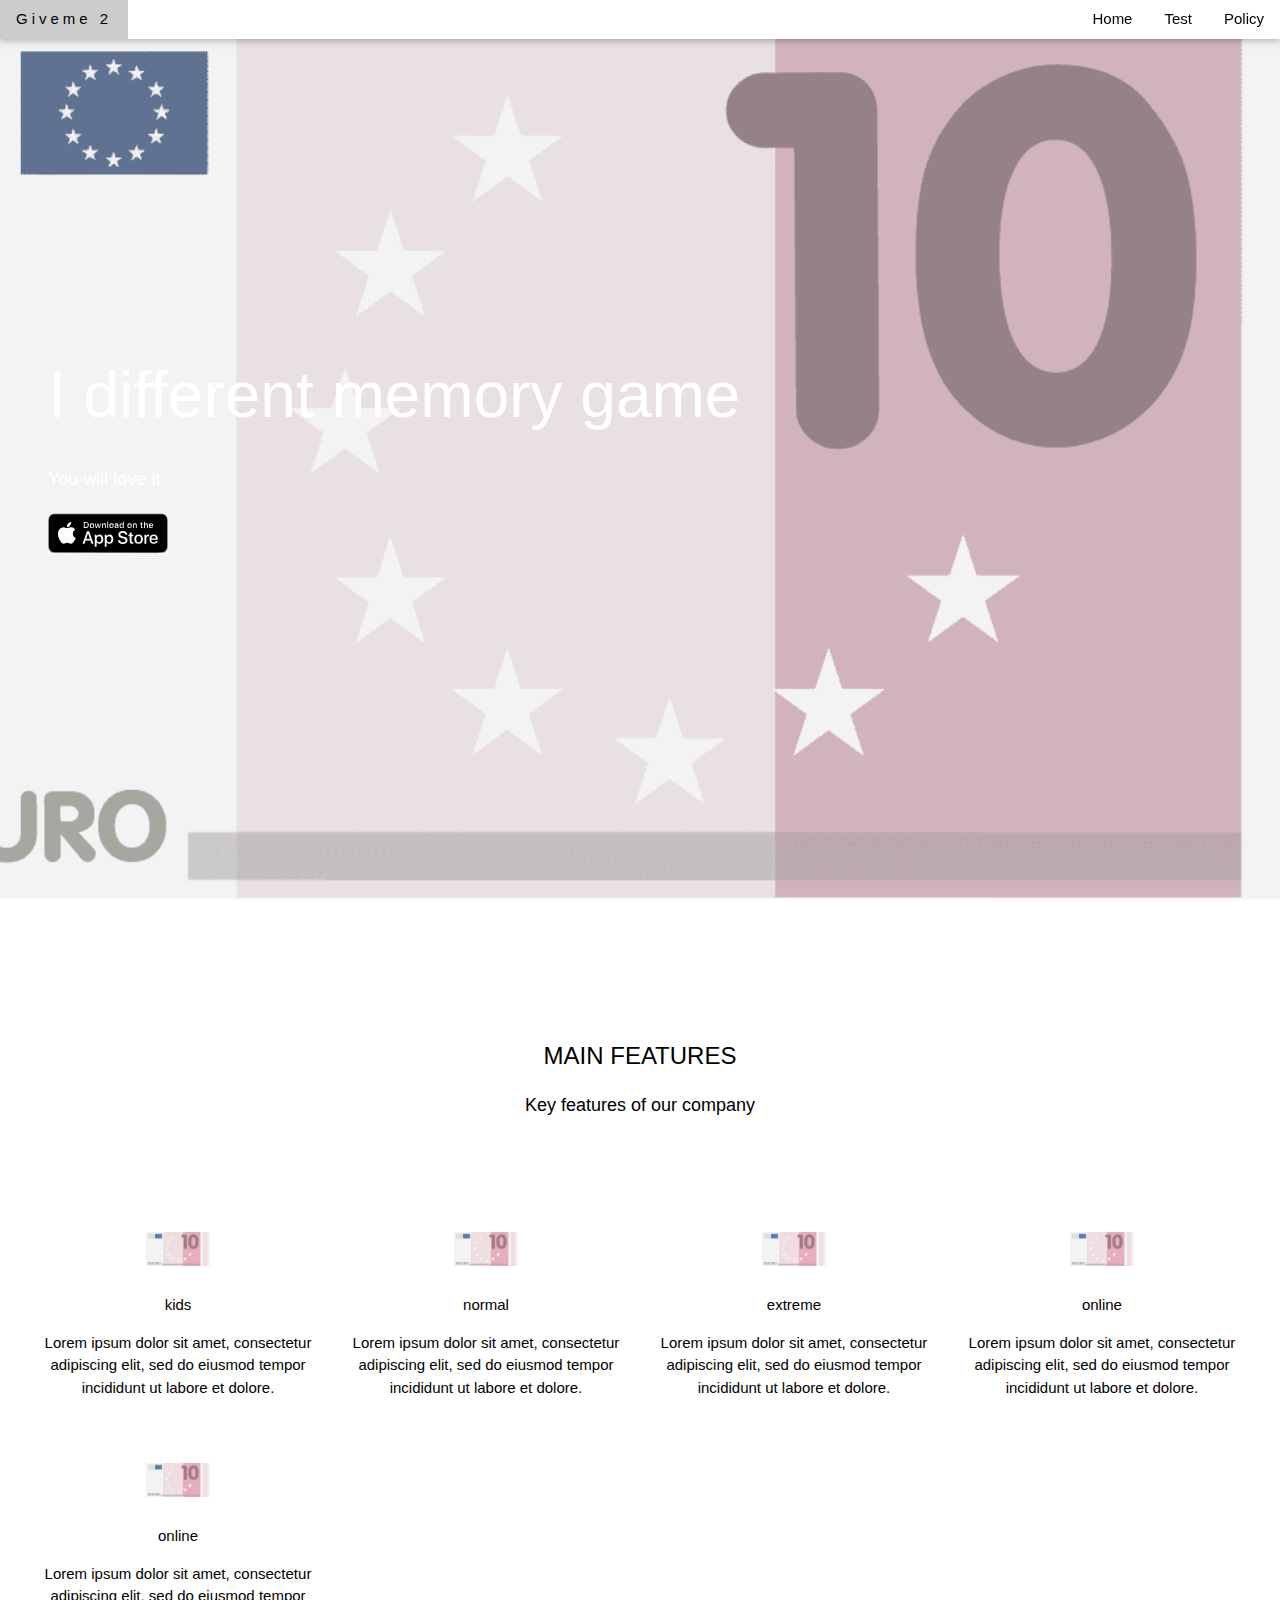
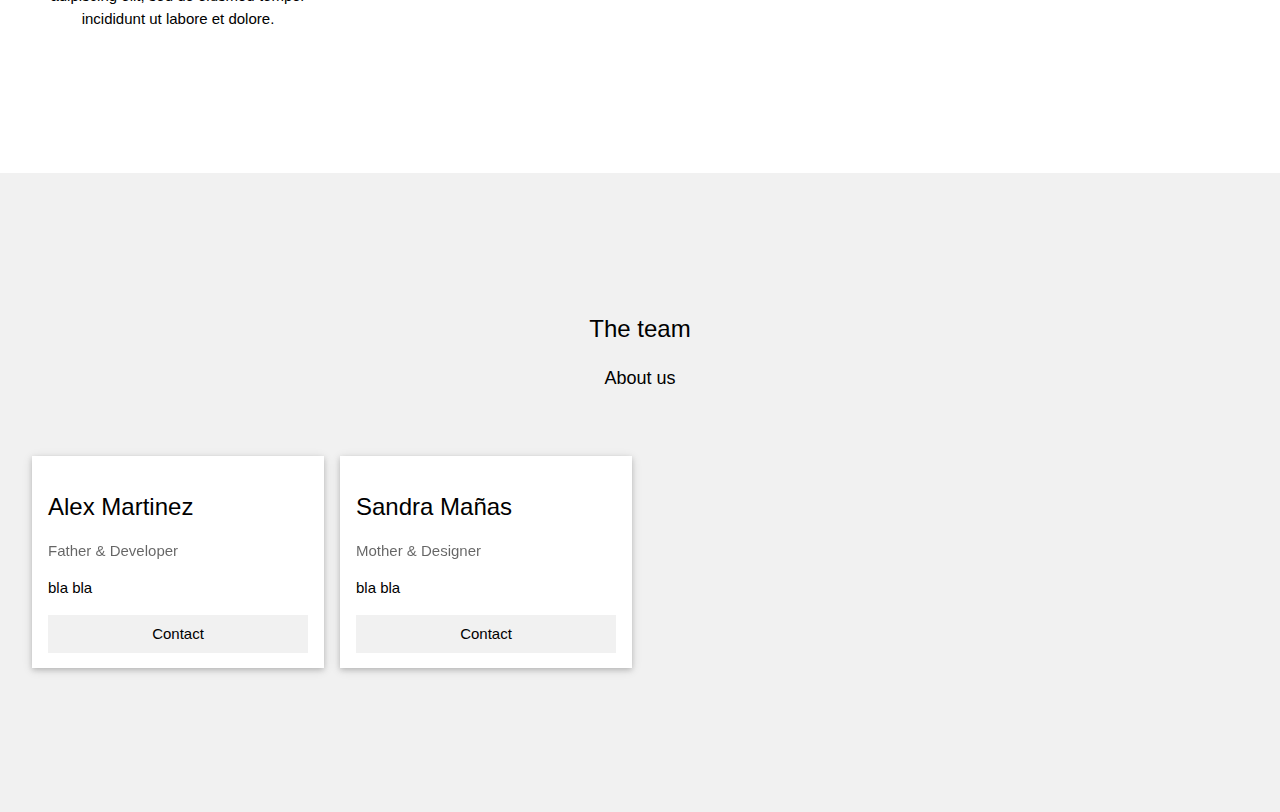
==== home/index.html @ 7dbc9a2f "Publish deploy 2021-02-10 21:54" ====
<!DOCTYPE html><html lang="en"><head><meta charset="UTF-8"/><meta name="og:site_name" content="Giveme 2"/><link rel="canonical" href="www.giveme2game.com/home"/><meta name="twitter:url" content="www.giveme2game.com/home"/><meta name="og:url" content="www.giveme2game.com/home"/><title>Giveme 2</title><meta name="twitter:title" content="Giveme 2"/><meta name="og:title" content="Giveme 2"/><meta name="description" content="A description of Giveme2Website"/><meta name="twitter:description" content="A description of Giveme2Website"/><meta name="og:description" content="A description of Giveme2Website"/><meta name="twitter:card" content="summary"/><link rel="stylesheet" href="/styles.css" type="text/css"/><meta name="viewport" content="width=device-width, initial-scale=1.0"/><link rel="shortcut icon" href="/images/favicon.png" type="image/png"/><link rel="alternate" href="/feed.rss" type="application/rss+xml" title="Subscribe to Giveme 2"/></head><body><div class="w3-top"><div class="w3-bar w3-white w3-card" id="myNavbar"><a class="w3-bar-item w3-button w3-wide" href="/">Giveme 2</a><div class="w3-right w3-hide-small"><a class="w3-bar-item w3-button" href="/home">Home</a><a class="w3-bar-item w3-button" href="/test">Test</a><a class="w3-bar-item w3-button" href="/policy">Policy</a></div><a class="w3-bar-item w3-button w3-right w3-hide-large w3-hide-medium" href="javascript:void(0)" onclick="w3_open()"><img src="/BILLETE_10.png" width="64"/></a></div></div><nav class="w3-sidebar w3-bar-block w3-black w3-card w3-animate-left w3-hide-medium w3-hide-large" id="mySidebar" style="display: none;"><a class="w3-bar-item w3-button w3-large w3-padding-16" href="javascript:void(0)" onclick="w3_close()">Close ×</a><a class="w3-bar-item w3-button" href="/home" onclick="w3_close()">Home</a><a class="w3-bar-item w3-button" href="/test" onclick="w3_close()">Test</a><a class="w3-bar-item w3-button" href="/policy" onclick="w3_close()">Policy</a></nav><!DOCTYPE html><html><body><header class="bgimg-1 w3-display-container w3-grayscale-min" id="home"><div class="w3-display-left w3-text-white" style="padding:48px"><span class="w3-jumbo w3-hide-small">I different memory game</span><br/><span class="w3-xxlarge w3-hide-large w3-hide-medium">I different memory game</span><br/><span class="w3-large">You will love it</span><br/><div style="padding-top:20px"><a href="https://apps.apple.com/us/app/giveme2/id1324286878"><img src="/AppStore.svg"/></a></div></div></header><div class="w3-container" id="about" style="padding:128px 16px"><h3 class="w3-center">MAIN FEATURES</h3><p class="w3-center w3-large">Key features of our company</p><div class="w3-row-padding w3-center" style="margin-top:64px"><div class="w3-quarter"><img src="/BILLETE_10.png" width="64"/><i class="fa w3-margin-bottom w3-jumbo"></i><p class="large">kids</p><p>Lorem ipsum dolor sit amet, consectetur adipiscing elit, sed do eiusmod tempor incididunt ut labore et dolore.</p></div><div class="w3-quarter"><img src="/BILLETE_10.png" width="64"/><i class="fa w3-margin-bottom w3-jumbo"></i><p class="large">normal</p><p>Lorem ipsum dolor sit amet, consectetur adipiscing elit, sed do eiusmod tempor incididunt ut labore et dolore.</p></div><div class="w3-quarter"><img src="/BILLETE_10.png" width="64"/><i class="fa w3-margin-bottom w3-jumbo"></i><p class="large">extreme</p><p>Lorem ipsum dolor sit amet, consectetur adipiscing elit, sed do eiusmod tempor incididunt ut labore et dolore.</p></div><div class="w3-quarter"><img src="/BILLETE_10.png" width="64"/><i class="fa w3-margin-bottom w3-jumbo"></i><p class="large">online</p><p>Lorem ipsum dolor sit amet, consectetur adipiscing elit, sed do eiusmod tempor incididunt ut labore et dolore.</p></div><div class="w3-quarter"><img src="/BILLETE_10.png" width="64"/><i class="fa w3-margin-bottom w3-jumbo"></i><p class="large">online</p><p>Lorem ipsum dolor sit amet, consectetur adipiscing elit, sed do eiusmod tempor incididunt ut labore et dolore.</p></div></div></div><div class="w3-container w3-light-grey" id="team" style="padding:128px 16px"><h3 class="w3-center">The team</h3><p class="w3-center w3-large">About us</p><div class="w3-row-padding" style="margin-top:64px"><div class="w3-col l3 m6 w3-margin-bottom"><div class="w3-card" style="background-color: white"><img/><div class="w3-container"><h3>Alex Martinez</h3><p class="w3-opacity">Father &amp; Developer</p><p>bla bla</p><p><button class="w3-button w3-light-grey w3-block"><i class="fa fa-envelope"></i>Contact</button></p></div></div></div><div class="w3-col l3 m6 w3-margin-bottom"><div class="w3-card" style="background-color: white"><img/><div class="w3-container"><h3>Sandra Mañas</h3><p class="w3-opacity">Mother &amp; Designer</p><p>bla bla</p><p><button class="w3-button w3-light-grey w3-block"><i class="fa fa-envelope"></i>Contact</button></p></div></div></div></div></div></body></html><script>// Modal Image Gallery
function onClick(element) {
  document.getElementById("img01").src = element.src;
  document.getElementById("modal01").style.display = "block";
  var captionText = document.getElementById("caption");
  captionText.innerHTML = element.alt;
}


// Toggle between showing and hiding the sidebar when clicking the menu icon
var mySidebar = document.getElementById("mySidebar");

function w3_open() {
  if (mySidebar.style.display === 'block') {
    mySidebar.style.display = 'none';
  } else {
    mySidebar.style.display = 'block';
  }
}

// Close the sidebar with the close button
function w3_close() {
    mySidebar.style.display = "none";
}</script></body></html>
---- styles.css ----
﻿/* W3.CSS 4.14 November 2020 by Jan Egil and Borge Refsnes */
body,h1,h2,h3,h4,h5,h6 {font-family: "Raleway", sans-serif}

body, html {
    height: 100%;
    line-height: 1.8;
}

.bgimg-1 {
    background-position: center;
    background-size: cover;
    background-image: url("/BILLETE_10.png");
    min-height: 100%;
}

.w3-bar .w3-button {
    padding: 16px;
}

html{box-sizing:border-box}*,*:before,*:after{box-sizing:inherit}
/* Extract from normalize.css by Nicolas Gallagher and Jonathan Neal git.io/normalize */
html{-ms-text-size-adjust:100%;-webkit-text-size-adjust:100%}body{margin:0}
article,aside,details,figcaption,figure,footer,header,main,menu,nav,section{display:block}summary{display:list-item}
audio,canvas,progress,video{display:inline-block}progress{vertical-align:baseline}
audio:not([controls]){display:none;height:0}[hidden],template{display:none}
a{background-color:transparent}a:active,a:hover{outline-width:0}
abbr[title]{border-bottom:none;text-decoration:underline;text-decoration:underline dotted}
b,strong{font-weight:bolder}dfn{font-style:italic}mark{background:#ff0;color:#000}
small{font-size:80%}sub,sup{font-size:75%;line-height:0;position:relative;vertical-align:baseline}
sub{bottom:-0.25em}sup{top:-0.5em}figure{margin:1em 40px}img{border-style:none}
code,kbd,pre,samp{font-family:monospace,monospace;font-size:1em}hr{box-sizing:content-box;height:0;overflow:visible}
button,input,select,textarea,optgroup{font:inherit;margin:0}optgroup{font-weight:bold}
button,input{overflow:visible}button,select{text-transform:none}
button,[type=button],[type=reset],[type=submit]{-webkit-appearance:button}
button::-moz-focus-inner,[type=button]::-moz-focus-inner,[type=reset]::-moz-focus-inner,[type=submit]::-moz-focus-inner{border-style:none;padding:0}
button:-moz-focusring,[type=button]:-moz-focusring,[type=reset]:-moz-focusring,[type=submit]:-moz-focusring{outline:1px dotted ButtonText}
fieldset{border:1px solid #c0c0c0;margin:0 2px;padding:.35em .625em .75em}
legend{color:inherit;display:table;max-width:100%;padding:0;white-space:normal}textarea{overflow:auto}
[type=checkbox],[type=radio]{padding:0}
[type=number]::-webkit-inner-spin-button,[type=number]::-webkit-outer-spin-button{height:auto}
[type=search]{-webkit-appearance:textfield;outline-offset:-2px}
[type=search]::-webkit-search-decoration{-webkit-appearance:none}
::-webkit-file-upload-button{-webkit-appearance:button;font:inherit}
/* End extract */
html,body{font-family:Verdana,sans-serif;font-size:15px;line-height:1.5}html{overflow-x:hidden}
h1{font-size:36px}h2{font-size:30px}h3{font-size:24px}h4{font-size:20px}h5{font-size:18px}h6{font-size:16px}.w3-serif{font-family:serif}
h1,h2,h3,h4,h5,h6{font-family:"Segoe UI",Arial,sans-serif;font-weight:400;margin:10px 0}.w3-wide{letter-spacing:4px}
hr{border:0;border-top:1px solid #eee;margin:20px 0}
.w3-image{max-width:100%;height:auto}img{vertical-align:middle}a{color:inherit}
.w3-table,.w3-table-all{border-collapse:collapse;border-spacing:0;width:100%;display:table}.w3-table-all{border:1px solid #ccc}
.w3-bordered tr,.w3-table-all tr{border-bottom:1px solid #ddd}.w3-striped tbody tr:nth-child(even){background-color:#f1f1f1}
.w3-table-all tr:nth-child(odd){background-color:#fff}.w3-table-all tr:nth-child(even){background-color:#f1f1f1}
.w3-hoverable tbody tr:hover,.w3-ul.w3-hoverable li:hover{background-color:#ccc}.w3-centered tr th,.w3-centered tr td{text-align:center}
.w3-table td,.w3-table th,.w3-table-all td,.w3-table-all th{padding:8px 8px;display:table-cell;text-align:left;vertical-align:top}
.w3-table th:first-child,.w3-table td:first-child,.w3-table-all th:first-child,.w3-table-all td:first-child{padding-left:16px}
.w3-btn,.w3-button{border:none;display:inline-block;padding:8px 16px;vertical-align:middle;overflow:hidden;text-decoration:none;color:inherit;background-color:inherit;text-align:center;cursor:pointer;white-space:nowrap}
.w3-btn:hover{box-shadow:0 8px 16px 0 rgba(0,0,0,0.2),0 6px 20px 0 rgba(0,0,0,0.19)}
.w3-btn,.w3-button{-webkit-touch-callout:none;-webkit-user-select:none;-khtml-user-select:none;-moz-user-select:none;-ms-user-select:none;user-select:none}   
.w3-disabled,.w3-btn:disabled,.w3-button:disabled{cursor:not-allowed;opacity:0.3}.w3-disabled *,:disabled *{pointer-events:none}
.w3-btn.w3-disabled:hover,.w3-btn:disabled:hover{box-shadow:none}
.w3-badge,.w3-tag{background-color:#000;color:#fff;display:inline-block;padding-left:8px;padding-right:8px;text-align:center}.w3-badge{border-radius:50%}
.w3-ul{list-style-type:none;padding:0;margin:0}.w3-ul li{padding:8px 16px;border-bottom:1px solid #ddd}.w3-ul li:last-child{border-bottom:none}
.w3-tooltip,.w3-display-container{position:relative}.w3-tooltip .w3-text{display:none}.w3-tooltip:hover .w3-text{display:inline-block}
.w3-ripple:active{opacity:0.5}.w3-ripple{transition:opacity 0s}
.w3-input{padding:8px;display:block;border:none;border-bottom:1px solid #ccc;width:100%}
.w3-select{padding:9px 0;width:100%;border:none;border-bottom:1px solid #ccc}
.w3-dropdown-click,.w3-dropdown-hover{position:relative;display:inline-block;cursor:pointer}
.w3-dropdown-hover:hover .w3-dropdown-content{display:block}
.w3-dropdown-hover:first-child,.w3-dropdown-click:hover{background-color:#ccc;color:#000}
.w3-dropdown-hover:hover > .w3-button:first-child,.w3-dropdown-click:hover > .w3-button:first-child{background-color:#ccc;color:#000}
.w3-dropdown-content{cursor:auto;color:#000;background-color:#fff;display:none;position:absolute;min-width:160px;margin:0;padding:0;z-index:1}
.w3-check,.w3-radio{width:24px;height:24px;position:relative;top:6px}
.w3-sidebar{height:100%;width:200px;background-color:#fff;position:fixed!important;z-index:1;overflow:auto}
.w3-bar-block .w3-dropdown-hover,.w3-bar-block .w3-dropdown-click{width:100%}
.w3-bar-block .w3-dropdown-hover .w3-dropdown-content,.w3-bar-block .w3-dropdown-click .w3-dropdown-content{min-width:100%}
.w3-bar-block .w3-dropdown-hover .w3-button,.w3-bar-block .w3-dropdown-click .w3-button{width:100%;text-align:left;padding:8px 16px}
.w3-main,#main{transition:margin-left .4s}
.w3-modal{z-index:3;display:none;padding-top:100px;position:fixed;left:0;top:0;width:100%;height:100%;overflow:auto;background-color:rgb(0,0,0);background-color:rgba(0,0,0,0.4)}
.w3-modal-content{margin:auto;background-color:#fff;position:relative;padding:0;outline:0;width:600px}
.w3-bar{width:100%;overflow:hidden}.w3-center .w3-bar{display:inline-block;width:auto}
.w3-bar .w3-bar-item{padding:8px 16px;float:left;width:auto;border:none;display:block;outline:0}
.w3-bar .w3-dropdown-hover,.w3-bar .w3-dropdown-click{position:static;float:left}
.w3-bar .w3-button{white-space:normal}
.w3-bar-block .w3-bar-item{width:100%;display:block;padding:8px 16px;text-align:left;border:none;white-space:normal;float:none;outline:0}
.w3-bar-block.w3-center .w3-bar-item{text-align:center}.w3-block{display:block;width:100%}
.w3-responsive{display:block;overflow-x:auto}
.w3-container:after,.w3-container:before,.w3-panel:after,.w3-panel:before,.w3-row:after,.w3-row:before,.w3-row-padding:after,.w3-row-padding:before,
.w3-cell-row:before,.w3-cell-row:after,.w3-clear:after,.w3-clear:before,.w3-bar:before,.w3-bar:after{content:"";display:table;clear:both}
.w3-col,.w3-half,.w3-third,.w3-twothird,.w3-threequarter,.w3-quarter{float:left;width:100%}
.w3-col.s1{width:8.33333%}.w3-col.s2{width:16.66666%}.w3-col.s3{width:24.99999%}.w3-col.s4{width:33.33333%}
.w3-col.s5{width:41.66666%}.w3-col.s6{width:49.99999%}.w3-col.s7{width:58.33333%}.w3-col.s8{width:66.66666%}
.w3-col.s9{width:74.99999%}.w3-col.s10{width:83.33333%}.w3-col.s11{width:91.66666%}.w3-col.s12{width:99.99999%}
@media (min-width:601px){.w3-col.m1{width:8.33333%}.w3-col.m2{width:16.66666%}.w3-col.m3,.w3-quarter{width:24.99999%}.w3-col.m4,.w3-third{width:33.33333%}
.w3-col.m5{width:41.66666%}.w3-col.m6,.w3-half{width:49.99999%}.w3-col.m7{width:58.33333%}.w3-col.m8,.w3-twothird{width:66.66666%}
.w3-col.m9,.w3-threequarter{width:74.99999%}.w3-col.m10{width:83.33333%}.w3-col.m11{width:91.66666%}.w3-col.m12{width:99.99999%}}
@media (min-width:993px){.w3-col.l1{width:8.33333%}.w3-col.l2{width:16.66666%}.w3-col.l3{width:24.99999%}.w3-col.l4{width:33.33333%}
.w3-col.l5{width:41.66666%}.w3-col.l6{width:49.99999%}.w3-col.l7{width:58.33333%}.w3-col.l8{width:66.66666%}
.w3-col.l9{width:74.99999%}.w3-col.l10{width:83.33333%}.w3-col.l11{width:91.66666%}.w3-col.l12{width:99.99999%}}
.w3-rest{overflow:hidden}.w3-stretch{margin-left:-16px;margin-right:-16px}
.w3-content,.w3-auto{margin-left:auto;margin-right:auto}.w3-content{max-width:980px}.w3-auto{max-width:1140px}
.w3-cell-row{display:table;width:100%}.w3-cell{display:table-cell}
.w3-cell-top{vertical-align:top}.w3-cell-middle{vertical-align:middle}.w3-cell-bottom{vertical-align:bottom}
.w3-hide{display:none!important}.w3-show-block,.w3-show{display:block!important}.w3-show-inline-block{display:inline-block!important}
@media (max-width:1205px){.w3-auto{max-width:95%}}
@media (max-width:600px){.w3-modal-content{margin:0 10px;width:auto!important}.w3-modal{padding-top:30px}
.w3-dropdown-hover.w3-mobile .w3-dropdown-content,.w3-dropdown-click.w3-mobile .w3-dropdown-content{position:relative}	
.w3-hide-small{display:none!important}.w3-mobile{display:block;width:100%!important}.w3-bar-item.w3-mobile,.w3-dropdown-hover.w3-mobile,.w3-dropdown-click.w3-mobile{text-align:center}
.w3-dropdown-hover.w3-mobile,.w3-dropdown-hover.w3-mobile .w3-btn,.w3-dropdown-hover.w3-mobile .w3-button,.w3-dropdown-click.w3-mobile,.w3-dropdown-click.w3-mobile .w3-btn,.w3-dropdown-click.w3-mobile .w3-button{width:100%}}
@media (max-width:768px){.w3-modal-content{width:500px}.w3-modal{padding-top:50px}}
@media (min-width:993px){.w3-modal-content{width:900px}.w3-hide-large{display:none!important}.w3-sidebar.w3-collapse{display:block!important}}
@media (max-width:992px) and (min-width:601px){.w3-hide-medium{display:none!important}}
@media (max-width:992px){.w3-sidebar.w3-collapse{display:none}.w3-main{margin-left:0!important;margin-right:0!important}.w3-auto{max-width:100%}}
.w3-top,.w3-bottom{position:fixed;width:100%;z-index:1}.w3-top{top:0}.w3-bottom{bottom:0}
.w3-overlay{position:fixed;display:none;width:100%;height:100%;top:0;left:0;right:0;bottom:0;background-color:rgba(0,0,0,0.5);z-index:2}
.w3-display-topleft{position:absolute;left:0;top:0}.w3-display-topright{position:absolute;right:0;top:0}
.w3-display-bottomleft{position:absolute;left:0;bottom:0}.w3-display-bottomright{position:absolute;right:0;bottom:0}
.w3-display-middle{position:absolute;top:50%;left:50%;transform:translate(-50%,-50%);-ms-transform:translate(-50%,-50%)}
.w3-display-left{position:absolute;top:50%;left:0%;transform:translate(0%,-50%);-ms-transform:translate(-0%,-50%)}
.w3-display-right{position:absolute;top:50%;right:0%;transform:translate(0%,-50%);-ms-transform:translate(0%,-50%)}
.w3-display-topmiddle{position:absolute;left:50%;top:0;transform:translate(-50%,0%);-ms-transform:translate(-50%,0%)}
.w3-display-bottommiddle{position:absolute;left:50%;bottom:0;transform:translate(-50%,0%);-ms-transform:translate(-50%,0%)}
.w3-display-container:hover .w3-display-hover{display:block}.w3-display-container:hover span.w3-display-hover{display:inline-block}.w3-display-hover{display:none}
.w3-display-position{position:absolute}
.w3-circle{border-radius:50%}
.w3-round-small{border-radius:2px}.w3-round,.w3-round-medium{border-radius:4px}.w3-round-large{border-radius:8px}.w3-round-xlarge{border-radius:16px}.w3-round-xxlarge{border-radius:32px}
.w3-row-padding,.w3-row-padding>.w3-half,.w3-row-padding>.w3-third,.w3-row-padding>.w3-twothird,.w3-row-padding>.w3-threequarter,.w3-row-padding>.w3-quarter,.w3-row-padding>.w3-col{padding:0 8px}
.w3-container,.w3-panel{padding:0.01em 16px}.w3-panel{margin-top:16px;margin-bottom:16px}
.w3-code,.w3-codespan{font-family:Consolas,"courier new";font-size:16px}
.w3-code{width:auto;background-color:#fff;padding:8px 12px;border-left:4px solid #4CAF50;word-wrap:break-word}
.w3-codespan{color:crimson;background-color:#f1f1f1;padding-left:4px;padding-right:4px;font-size:110%}
.w3-card,.w3-card-2{box-shadow:0 2px 5px 0 rgba(0,0,0,0.16),0 2px 10px 0 rgba(0,0,0,0.12)}
.w3-card-4,.w3-hover-shadow:hover{box-shadow:0 4px 10px 0 rgba(0,0,0,0.2),0 4px 20px 0 rgba(0,0,0,0.19)}
.w3-spin{animation:w3-spin 2s infinite linear}@keyframes w3-spin{0%{transform:rotate(0deg)}100%{transform:rotate(359deg)}}
.w3-animate-fading{animation:fading 10s infinite}@keyframes fading{0%{opacity:0}50%{opacity:1}100%{opacity:0}}
.w3-animate-opacity{animation:opac 0.8s}@keyframes opac{from{opacity:0} to{opacity:1}}
.w3-animate-top{position:relative;animation:animatetop 0.4s}@keyframes animatetop{from{top:-300px;opacity:0} to{top:0;opacity:1}}
.w3-animate-left{position:relative;animation:animateleft 0.4s}@keyframes animateleft{from{left:-300px;opacity:0} to{left:0;opacity:1}}
.w3-animate-right{position:relative;animation:animateright 0.4s}@keyframes animateright{from{right:-300px;opacity:0} to{right:0;opacity:1}}
.w3-animate-bottom{position:relative;animation:animatebottom 0.4s}@keyframes animatebottom{from{bottom:-300px;opacity:0} to{bottom:0;opacity:1}}
.w3-animate-zoom {animation:animatezoom 0.6s}@keyframes animatezoom{from{transform:scale(0)} to{transform:scale(1)}}
.w3-animate-input{transition:width 0.4s ease-in-out}.w3-animate-input:focus{width:100%!important}
.w3-opacity,.w3-hover-opacity:hover{opacity:0.60}.w3-opacity-off,.w3-hover-opacity-off:hover{opacity:1}
.w3-opacity-max{opacity:0.25}.w3-opacity-min{opacity:0.75}
.w3-greyscale-max,.w3-grayscale-max,.w3-hover-greyscale:hover,.w3-hover-grayscale:hover{filter:grayscale(100%)}
.w3-greyscale,.w3-grayscale{filter:grayscale(75%)}.w3-greyscale-min,.w3-grayscale-min{filter:grayscale(50%)}
.w3-sepia{filter:sepia(75%)}.w3-sepia-max,.w3-hover-sepia:hover{filter:sepia(100%)}.w3-sepia-min{filter:sepia(50%)}
.w3-tiny{font-size:10px!important}.w3-small{font-size:12px!important}.w3-medium{font-size:15px!important}.w3-large{font-size:18px!important}
.w3-xlarge{font-size:24px!important}.w3-xxlarge{font-size:36px!important}.w3-xxxlarge{font-size:48px!important}.w3-jumbo{font-size:64px!important}
.w3-left-align{text-align:left!important}.w3-right-align{text-align:right!important}.w3-justify{text-align:justify!important}.w3-center{text-align:center!important}
.w3-border-0{border:0!important}.w3-border{border:1px solid #ccc!important}
.w3-border-top{border-top:1px solid #ccc!important}.w3-border-bottom{border-bottom:1px solid #ccc!important}
.w3-border-left{border-left:1px solid #ccc!important}.w3-border-right{border-right:1px solid #ccc!important}
.w3-topbar{border-top:6px solid #ccc!important}.w3-bottombar{border-bottom:6px solid #ccc!important}
.w3-leftbar{border-left:6px solid #ccc!important}.w3-rightbar{border-right:6px solid #ccc!important}
.w3-section,.w3-code{margin-top:16px!important;margin-bottom:16px!important}
.w3-margin{margin:16px!important}.w3-margin-top{margin-top:16px!important}.w3-margin-bottom{margin-bottom:16px!important}
.w3-margin-left{margin-left:16px!important}.w3-margin-right{margin-right:16px!important}
.w3-padding-small{padding:4px 8px!important}.w3-padding{padding:8px 16px!important}.w3-padding-large{padding:12px 24px!important}
.w3-padding-16{padding-top:16px!important;padding-bottom:16px!important}.w3-padding-24{padding-top:24px!important;padding-bottom:24px!important}
.w3-padding-32{padding-top:32px!important;padding-bottom:32px!important}.w3-padding-48{padding-top:48px!important;padding-bottom:48px!important}
.w3-padding-64{padding-top:64px!important;padding-bottom:64px!important}
.w3-padding-top-64{padding-top:64px!important}.w3-padding-top-48{padding-top:48px!important}
.w3-padding-top-32{padding-top:32px!important}.w3-padding-top-24{padding-top:24px!important}
.w3-left{float:left!important}.w3-right{float:right!important}
.w3-button:hover{color:#000!important;background-color:#ccc!important}
.w3-transparent,.w3-hover-none:hover{background-color:transparent!important}
.w3-hover-none:hover{box-shadow:none!important}
/* Colors */
.w3-amber,.w3-hover-amber:hover{color:#000!important;background-color:#ffc107!important}
.w3-aqua,.w3-hover-aqua:hover{color:#000!important;background-color:#00ffff!important}
.w3-blue,.w3-hover-blue:hover{color:#fff!important;background-color:#2196F3!important}
.w3-light-blue,.w3-hover-light-blue:hover{color:#000!important;background-color:#87CEEB!important}
.w3-brown,.w3-hover-brown:hover{color:#fff!important;background-color:#795548!important}
.w3-cyan,.w3-hover-cyan:hover{color:#000!important;background-color:#00bcd4!important}
.w3-blue-grey,.w3-hover-blue-grey:hover,.w3-blue-gray,.w3-hover-blue-gray:hover{color:#fff!important;background-color:#607d8b!important}
.w3-green,.w3-hover-green:hover{color:#fff!important;background-color:#4CAF50!important}
.w3-light-green,.w3-hover-light-green:hover{color:#000!important;background-color:#8bc34a!important}
.w3-indigo,.w3-hover-indigo:hover{color:#fff!important;background-color:#3f51b5!important}
.w3-khaki,.w3-hover-khaki:hover{color:#000!important;background-color:#f0e68c!important}
.w3-lime,.w3-hover-lime:hover{color:#000!important;background-color:#cddc39!important}
.w3-orange,.w3-hover-orange:hover{color:#000!important;background-color:#ff9800!important}
.w3-deep-orange,.w3-hover-deep-orange:hover{color:#fff!important;background-color:#ff5722!important}
.w3-pink,.w3-hover-pink:hover{color:#fff!important;background-color:#e91e63!important}
.w3-purple,.w3-hover-purple:hover{color:#fff!important;background-color:#9c27b0!important}
.w3-deep-purple,.w3-hover-deep-purple:hover{color:#fff!important;background-color:#673ab7!important}
.w3-red,.w3-hover-red:hover{color:#fff!important;background-color:#f44336!important}
.w3-sand,.w3-hover-sand:hover{color:#000!important;background-color:#fdf5e6!important}
.w3-teal,.w3-hover-teal:hover{color:#fff!important;background-color:#009688!important}
.w3-yellow,.w3-hover-yellow:hover{color:#000!important;background-color:#ffeb3b!important}
.w3-white,.w3-hover-white:hover{color:#000!important;background-color:#fff!important}
.w3-black,.w3-hover-black:hover{color:#fff!important;background-color:#000!important}
.w3-grey,.w3-hover-grey:hover,.w3-gray,.w3-hover-gray:hover{color:#000!important;background-color:#9e9e9e!important}
.w3-light-grey,.w3-hover-light-grey:hover,.w3-light-gray,.w3-hover-light-gray:hover{color:#000!important;background-color:#f1f1f1!important}
.w3-dark-grey,.w3-hover-dark-grey:hover,.w3-dark-gray,.w3-hover-dark-gray:hover{color:#fff!important;background-color:#616161!important}
.w3-pale-red,.w3-hover-pale-red:hover{color:#000!important;background-color:#ffdddd!important}
.w3-pale-green,.w3-hover-pale-green:hover{color:#000!important;background-color:#ddffdd!important}
.w3-pale-yellow,.w3-hover-pale-yellow:hover{color:#000!important;background-color:#ffffcc!important}
.w3-pale-blue,.w3-hover-pale-blue:hover{color:#000!important;background-color:#ddffff!important}
.w3-text-amber,.w3-hover-text-amber:hover{color:#ffc107!important}
.w3-text-aqua,.w3-hover-text-aqua:hover{color:#00ffff!important}
.w3-text-blue,.w3-hover-text-blue:hover{color:#2196F3!important}
.w3-text-light-blue,.w3-hover-text-light-blue:hover{color:#87CEEB!important}
.w3-text-brown,.w3-hover-text-brown:hover{color:#795548!important}
.w3-text-cyan,.w3-hover-text-cyan:hover{color:#00bcd4!important}
.w3-text-blue-grey,.w3-hover-text-blue-grey:hover,.w3-text-blue-gray,.w3-hover-text-blue-gray:hover{color:#607d8b!important}
.w3-text-green,.w3-hover-text-green:hover{color:#4CAF50!important}
.w3-text-light-green,.w3-hover-text-light-green:hover{color:#8bc34a!important}
.w3-text-indigo,.w3-hover-text-indigo:hover{color:#3f51b5!important}
.w3-text-khaki,.w3-hover-text-khaki:hover{color:#b4aa50!important}
.w3-text-lime,.w3-hover-text-lime:hover{color:#cddc39!important}
.w3-text-orange,.w3-hover-text-orange:hover{color:#ff9800!important}
.w3-text-deep-orange,.w3-hover-text-deep-orange:hover{color:#ff5722!important}
.w3-text-pink,.w3-hover-text-pink:hover{color:#e91e63!important}
.w3-text-purple,.w3-hover-text-purple:hover{color:#9c27b0!important}
.w3-text-deep-purple,.w3-hover-text-deep-purple:hover{color:#673ab7!important}
.w3-text-red,.w3-hover-text-red:hover{color:#f44336!important}
.w3-text-sand,.w3-hover-text-sand:hover{color:#fdf5e6!important}
.w3-text-teal,.w3-hover-text-teal:hover{color:#009688!important}
.w3-text-yellow,.w3-hover-text-yellow:hover{color:#d2be0e!important}
.w3-text-white,.w3-hover-text-white:hover{color:#fff!important}
.w3-text-black,.w3-hover-text-black:hover{color:#000!important}
.w3-text-grey,.w3-hover-text-grey:hover,.w3-text-gray,.w3-hover-text-gray:hover{color:#757575!important}
.w3-text-light-grey,.w3-hover-text-light-grey:hover,.w3-text-light-gray,.w3-hover-text-light-gray:hover{color:#f1f1f1!important}
.w3-text-dark-grey,.w3-hover-text-dark-grey:hover,.w3-text-dark-gray,.w3-hover-text-dark-gray:hover{color:#3a3a3a!important}
.w3-border-amber,.w3-hover-border-amber:hover{border-color:#ffc107!important}
.w3-border-aqua,.w3-hover-border-aqua:hover{border-color:#00ffff!important}
.w3-border-blue,.w3-hover-border-blue:hover{border-color:#2196F3!important}
.w3-border-light-blue,.w3-hover-border-light-blue:hover{border-color:#87CEEB!important}
.w3-border-brown,.w3-hover-border-brown:hover{border-color:#795548!important}
.w3-border-cyan,.w3-hover-border-cyan:hover{border-color:#00bcd4!important}
.w3-border-blue-grey,.w3-hover-border-blue-grey:hover,.w3-border-blue-gray,.w3-hover-border-blue-gray:hover{border-color:#607d8b!important}
.w3-border-green,.w3-hover-border-green:hover{border-color:#4CAF50!important}
.w3-border-light-green,.w3-hover-border-light-green:hover{border-color:#8bc34a!important}
.w3-border-indigo,.w3-hover-border-indigo:hover{border-color:#3f51b5!important}
.w3-border-khaki,.w3-hover-border-khaki:hover{border-color:#f0e68c!important}
.w3-border-lime,.w3-hover-border-lime:hover{border-color:#cddc39!important}
.w3-border-orange,.w3-hover-border-orange:hover{border-color:#ff9800!important}
.w3-border-deep-orange,.w3-hover-border-deep-orange:hover{border-color:#ff5722!important}
.w3-border-pink,.w3-hover-border-pink:hover{border-color:#e91e63!important}
.w3-border-purple,.w3-hover-border-purple:hover{border-color:#9c27b0!important}
.w3-border-deep-purple,.w3-hover-border-deep-purple:hover{border-color:#673ab7!important}
.w3-border-red,.w3-hover-border-red:hover{border-color:#f44336!important}
.w3-border-sand,.w3-hover-border-sand:hover{border-color:#fdf5e6!important}
.w3-border-teal,.w3-hover-border-teal:hover{border-color:#009688!important}
.w3-border-yellow,.w3-hover-border-yellow:hover{border-color:#ffeb3b!important}
.w3-border-white,.w3-hover-border-white:hover{border-color:#fff!important}
.w3-border-black,.w3-hover-border-black:hover{border-color:#000!important}
.w3-border-grey,.w3-hover-border-grey:hover,.w3-border-gray,.w3-hover-border-gray:hover{border-color:#9e9e9e!important}
.w3-border-light-grey,.w3-hover-border-light-grey:hover,.w3-border-light-gray,.w3-hover-border-light-gray:hover{border-color:#f1f1f1!important}
.w3-border-dark-grey,.w3-hover-border-dark-grey:hover,.w3-border-dark-gray,.w3-hover-border-dark-gray:hover{border-color:#616161!important}
.w3-border-pale-red,.w3-hover-border-pale-red:hover{border-color:#ffe7e7!important}.w3-border-pale-green,.w3-hover-border-pale-green:hover{border-color:#e7ffe7!important}
.w3-border-pale-yellow,.w3-hover-border-pale-yellow:hover{border-color:#ffffcc!important}.w3-border-pale-blue,.w3-hover-border-pale-blue:hover{border-color:#e7ffff!important}
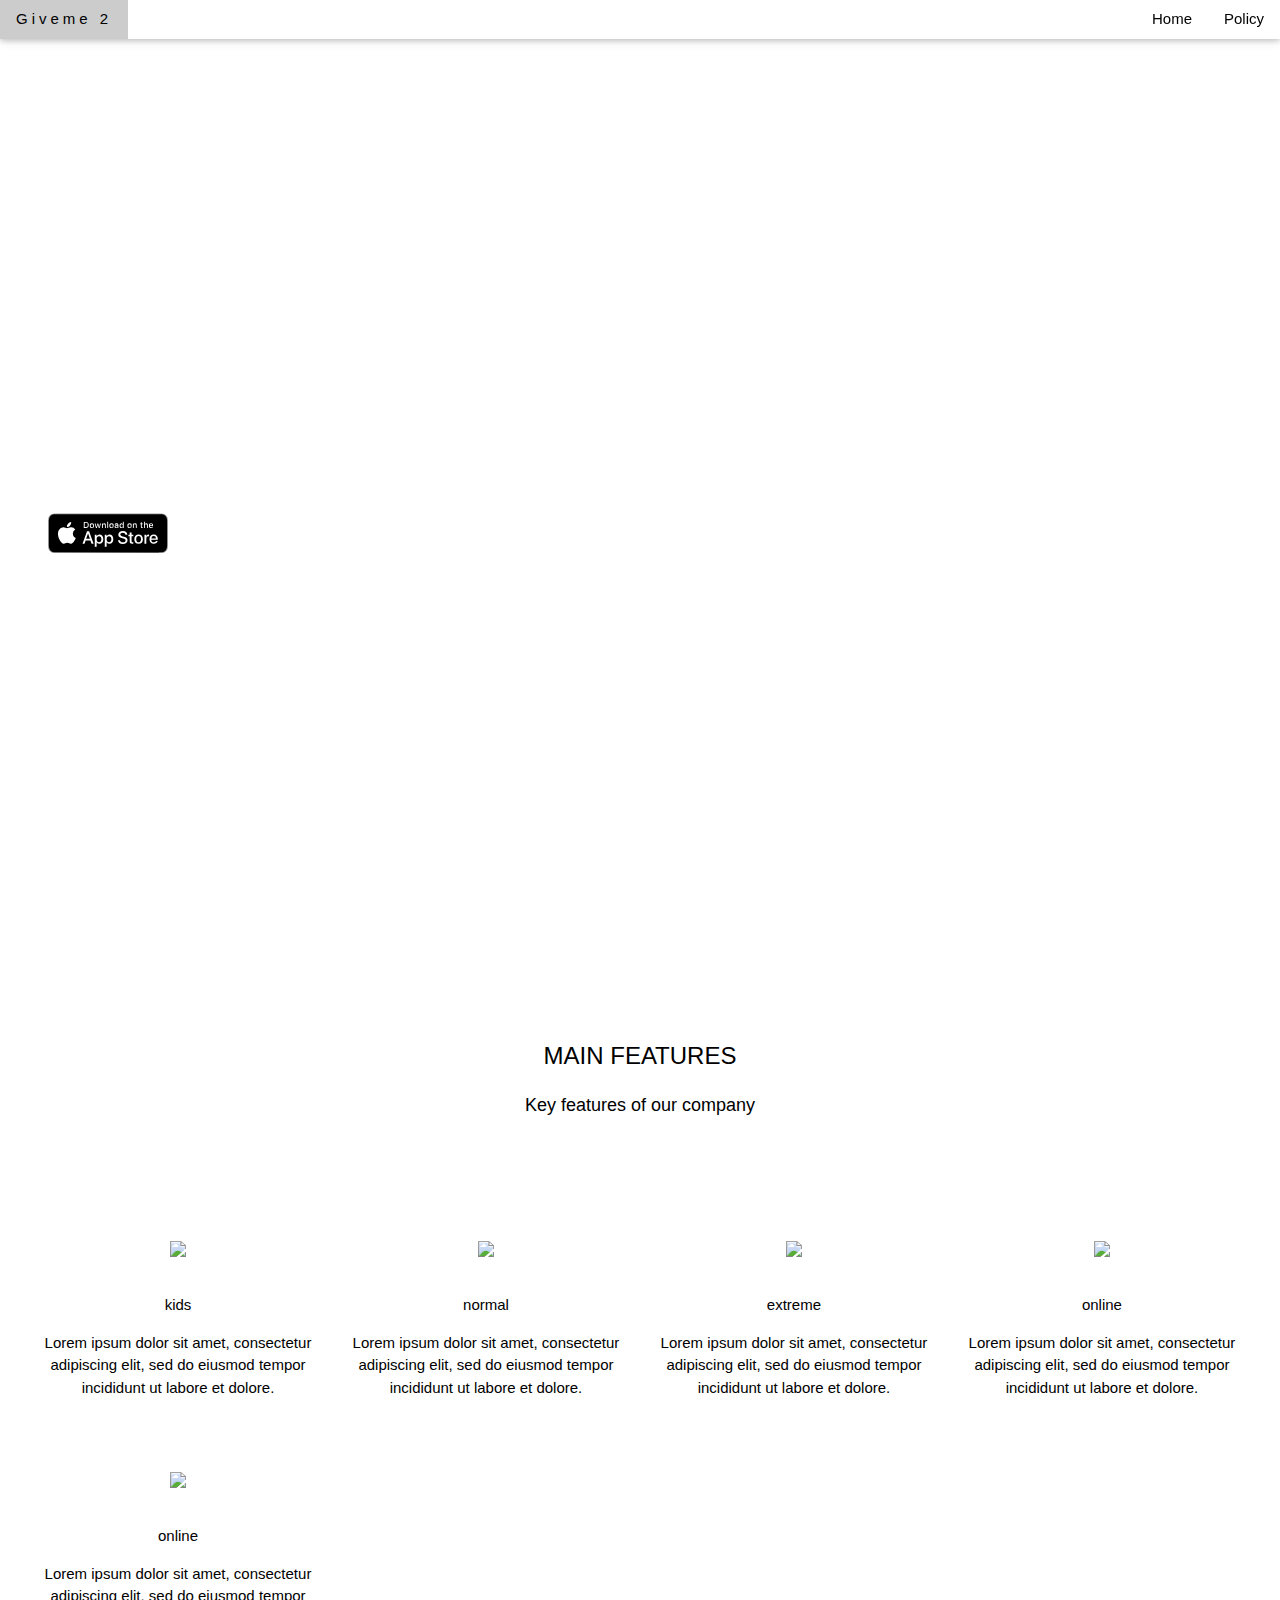
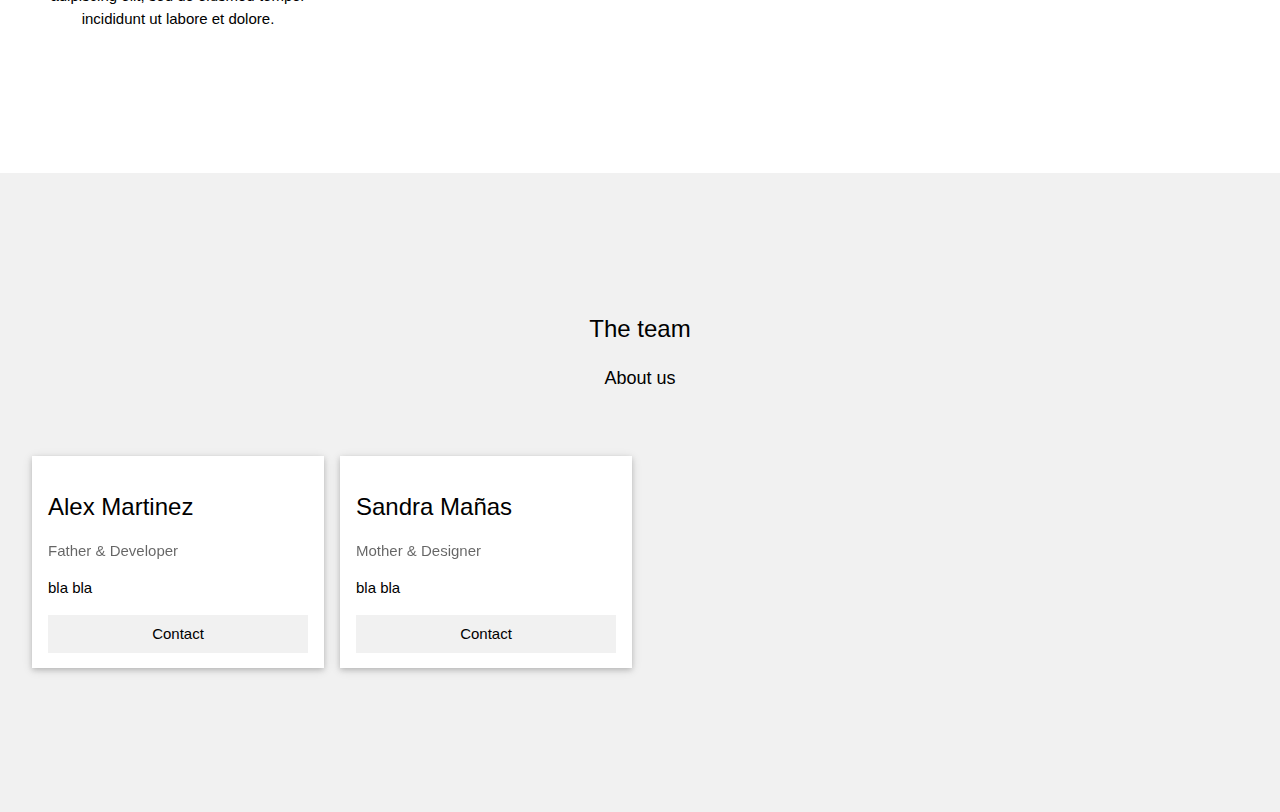
==== commit 3f824d6e: "Publish deploy 2021-02-10 22:16" ====
--- a/home/index.html
+++ b/home/index.html
@@ -1,4 +1,4 @@
-<!DOCTYPE html><html lang="en"><head><meta charset="UTF-8"/><meta name="og:site_name" content="Giveme 2"/><link rel="canonical" href="www.giveme2game.com/home"/><meta name="twitter:url" content="www.giveme2game.com/home"/><meta name="og:url" content="www.giveme2game.com/home"/><title>Giveme 2</title><meta name="twitter:title" content="Giveme 2"/><meta name="og:title" content="Giveme 2"/><meta name="description" content="A description of Giveme2Website"/><meta name="twitter:description" content="A description of Giveme2Website"/><meta name="og:description" content="A description of Giveme2Website"/><meta name="twitter:card" content="summary"/><link rel="stylesheet" href="/styles.css" type="text/css"/><meta name="viewport" content="width=device-width, initial-scale=1.0"/><link rel="shortcut icon" href="/images/favicon.png" type="image/png"/><link rel="alternate" href="/feed.rss" type="application/rss+xml" title="Subscribe to Giveme 2"/></head><body><div class="w3-top"><div class="w3-bar w3-white w3-card" id="myNavbar"><a class="w3-bar-item w3-button w3-wide" href="/">Giveme 2</a><div class="w3-right w3-hide-small"><a class="w3-bar-item w3-button" href="/home">Home</a><a class="w3-bar-item w3-button" href="/test">Test</a><a class="w3-bar-item w3-button" href="/policy">Policy</a></div><a class="w3-bar-item w3-button w3-right w3-hide-large w3-hide-medium" href="javascript:void(0)" onclick="w3_open()"><img src="/BILLETE_10.png" width="64"/></a></div></div><nav class="w3-sidebar w3-bar-block w3-black w3-card w3-animate-left w3-hide-medium w3-hide-large" id="mySidebar" style="display: none;"><a class="w3-bar-item w3-button w3-large w3-padding-16" href="javascript:void(0)" onclick="w3_close()">Close ×</a><a class="w3-bar-item w3-button" href="/home" onclick="w3_close()">Home</a><a class="w3-bar-item w3-button" href="/test" onclick="w3_close()">Test</a><a class="w3-bar-item w3-button" href="/policy" onclick="w3_close()">Policy</a></nav><!DOCTYPE html><html><body><header class="bgimg-1 w3-display-container w3-grayscale-min" id="home"><div class="w3-display-left w3-text-white" style="padding:48px"><span class="w3-jumbo w3-hide-small">I different memory game</span><br/><span class="w3-xxlarge w3-hide-large w3-hide-medium">I different memory game</span><br/><span class="w3-large">You will love it</span><br/><div style="padding-top:20px"><a href="https://apps.apple.com/us/app/giveme2/id1324286878"><img src="/AppStore.svg"/></a></div></div></header><div class="w3-container" id="about" style="padding:128px 16px"><h3 class="w3-center">MAIN FEATURES</h3><p class="w3-center w3-large">Key features of our company</p><div class="w3-row-padding w3-center" style="margin-top:64px"><div class="w3-quarter"><img src="/BILLETE_10.png" width="64"/><i class="fa w3-margin-bottom w3-jumbo"></i><p class="large">kids</p><p>Lorem ipsum dolor sit amet, consectetur adipiscing elit, sed do eiusmod tempor incididunt ut labore et dolore.</p></div><div class="w3-quarter"><img src="/BILLETE_10.png" width="64"/><i class="fa w3-margin-bottom w3-jumbo"></i><p class="large">normal</p><p>Lorem ipsum dolor sit amet, consectetur adipiscing elit, sed do eiusmod tempor incididunt ut labore et dolore.</p></div><div class="w3-quarter"><img src="/BILLETE_10.png" width="64"/><i class="fa w3-margin-bottom w3-jumbo"></i><p class="large">extreme</p><p>Lorem ipsum dolor sit amet, consectetur adipiscing elit, sed do eiusmod tempor incididunt ut labore et dolore.</p></div><div class="w3-quarter"><img src="/BILLETE_10.png" width="64"/><i class="fa w3-margin-bottom w3-jumbo"></i><p class="large">online</p><p>Lorem ipsum dolor sit amet, consectetur adipiscing elit, sed do eiusmod tempor incididunt ut labore et dolore.</p></div><div class="w3-quarter"><img src="/BILLETE_10.png" width="64"/><i class="fa w3-margin-bottom w3-jumbo"></i><p class="large">online</p><p>Lorem ipsum dolor sit amet, consectetur adipiscing elit, sed do eiusmod tempor incididunt ut labore et dolore.</p></div></div></div><div class="w3-container w3-light-grey" id="team" style="padding:128px 16px"><h3 class="w3-center">The team</h3><p class="w3-center w3-large">About us</p><div class="w3-row-padding" style="margin-top:64px"><div class="w3-col l3 m6 w3-margin-bottom"><div class="w3-card" style="background-color: white"><img/><div class="w3-container"><h3>Alex Martinez</h3><p class="w3-opacity">Father &amp; Developer</p><p>bla bla</p><p><button class="w3-button w3-light-grey w3-block"><i class="fa fa-envelope"></i>Contact</button></p></div></div></div><div class="w3-col l3 m6 w3-margin-bottom"><div class="w3-card" style="background-color: white"><img/><div class="w3-container"><h3>Sandra Mañas</h3><p class="w3-opacity">Mother &amp; Designer</p><p>bla bla</p><p><button class="w3-button w3-light-grey w3-block"><i class="fa fa-envelope"></i>Contact</button></p></div></div></div></div></div></body></html><script>// Modal Image Gallery
+<!DOCTYPE html><html lang="en"><head><meta charset="UTF-8"/><meta name="og:site_name" content="Giveme 2"/><link rel="canonical" href="www.giveme2game.com/home"/><meta name="twitter:url" content="www.giveme2game.com/home"/><meta name="og:url" content="www.giveme2game.com/home"/><title>Giveme 2</title><meta name="twitter:title" content="Giveme 2"/><meta name="og:title" content="Giveme 2"/><meta name="description" content="A description of Giveme2Website"/><meta name="twitter:description" content="A description of Giveme2Website"/><meta name="og:description" content="A description of Giveme2Website"/><meta name="twitter:card" content="summary"/><link rel="stylesheet" href="/styles.css" type="text/css"/><meta name="viewport" content="width=device-width, initial-scale=1.0"/><link rel="shortcut icon" href="/images/favicon.png" type="image/png"/><link rel="alternate" href="/feed.rss" type="application/rss+xml" title="Subscribe to Giveme 2"/></head><body><div class="w3-top"><div class="w3-bar w3-white w3-card" id="myNavbar"><a class="w3-bar-item w3-button w3-wide" href="/">Giveme 2</a><div class="w3-right w3-hide-small"><a class="w3-bar-item w3-button" href="/home">Home</a><a class="w3-bar-item w3-button" href="/policy">Policy</a></div><a class="w3-bar-item w3-button w3-right w3-hide-large w3-hide-medium" href="javascript:void(0)" onclick="w3_open()"><img src="/BILLETE_10.png" width="64"/></a></div></div><nav class="w3-sidebar w3-bar-block w3-black w3-card w3-animate-left w3-hide-medium w3-hide-large" id="mySidebar" style="display: none;"><a class="w3-bar-item w3-button w3-large w3-padding-16" href="javascript:void(0)" onclick="w3_close()">Close ×</a><a class="w3-bar-item w3-button" href="/home" onclick="w3_close()">Home</a><a class="w3-bar-item w3-button" href="/policy" onclick="w3_close()">Policy</a></nav><!DOCTYPE html><html><body><header class="bgimg-1 w3-display-container w3-grayscale-min" id="home"><div class="w3-display-left w3-text-white" style="padding:48px"><span class="w3-jumbo w3-hide-small">I different memory game</span><br/><span class="w3-xxlarge w3-hide-large w3-hide-medium">I different memory game</span><br/><span class="w3-large">You will love it</span><br/><div style="padding-top:20px"><a href="https://apps.apple.com/us/app/giveme2/id1324286878"><img src="/AppStore.svg"/></a></div></div></header><div class="w3-container" id="about" style="padding:128px 16px"><h3 class="w3-center">MAIN FEATURES</h3><p class="w3-center w3-large">Key features of our company</p><div class="w3-row-padding w3-center" style="margin-top:64px"><div class="w3-quarter"><img src="/BILLETE_10.png" width="64"/><i class="fa w3-margin-bottom w3-jumbo"></i><p class="large">kids</p><p>Lorem ipsum dolor sit amet, consectetur adipiscing elit, sed do eiusmod tempor incididunt ut labore et dolore.</p></div><div class="w3-quarter"><img src="/BILLETE_10.png" width="64"/><i class="fa w3-margin-bottom w3-jumbo"></i><p class="large">normal</p><p>Lorem ipsum dolor sit amet, consectetur adipiscing elit, sed do eiusmod tempor incididunt ut labore et dolore.</p></div><div class="w3-quarter"><img src="/BILLETE_10.png" width="64"/><i class="fa w3-margin-bottom w3-jumbo"></i><p class="large">extreme</p><p>Lorem ipsum dolor sit amet, consectetur adipiscing elit, sed do eiusmod tempor incididunt ut labore et dolore.</p></div><div class="w3-quarter"><img src="/BILLETE_10.png" width="64"/><i class="fa w3-margin-bottom w3-jumbo"></i><p class="large">online</p><p>Lorem ipsum dolor sit amet, consectetur adipiscing elit, sed do eiusmod tempor incididunt ut labore et dolore.</p></div><div class="w3-quarter"><img src="/BILLETE_10.png" width="64"/><i class="fa w3-margin-bottom w3-jumbo"></i><p class="large">online</p><p>Lorem ipsum dolor sit amet, consectetur adipiscing elit, sed do eiusmod tempor incididunt ut labore et dolore.</p></div></div></div><div class="w3-container w3-light-grey" id="team" style="padding:128px 16px"><h3 class="w3-center">The team</h3><p class="w3-center w3-large">About us</p><div class="w3-row-padding" style="margin-top:64px"><div class="w3-col l3 m6 w3-margin-bottom"><div class="w3-card" style="background-color: white"><img/><div class="w3-container"><h3>Alex Martinez</h3><p class="w3-opacity">Father &amp; Developer</p><p>bla bla</p><p><button class="w3-button w3-light-grey w3-block"><i class="fa fa-envelope"></i>Contact</button></p></div></div></div><div class="w3-col l3 m6 w3-margin-bottom"><div class="w3-card" style="background-color: white"><img/><div class="w3-container"><h3>Sandra Mañas</h3><p class="w3-opacity">Mother &amp; Designer</p><p>bla bla</p><p><button class="w3-button w3-light-grey w3-block"><i class="fa fa-envelope"></i>Contact</button></p></div></div></div></div></div></body></html><script>// Modal Image Gallery
 function onClick(element) {
   document.getElementById("img01").src = element.src;
   document.getElementById("modal01").style.display = "block";
